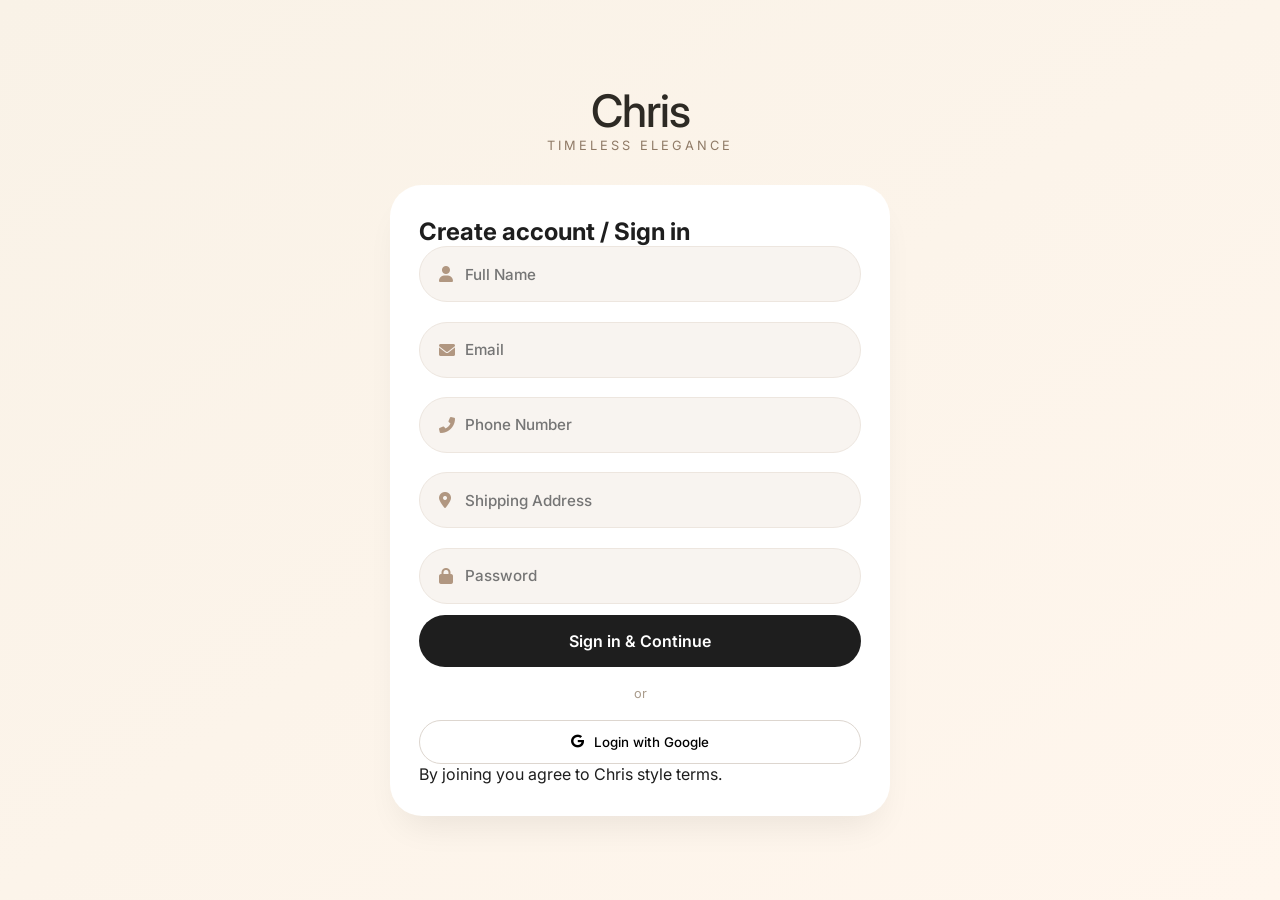
==== index.html @ f7ca8795 "Add files via upload" ====
<!DOCTYPE html>
<html lang="en">
<head>
  <meta charset="UTF-8">
  <meta name="viewport" content="width=device-width, initial-scale=1.0, viewport-fit=cover">
  <title>Chris | Login</title>
  <link rel="stylesheet" href="style.css">
  <link href="https://fonts.googleapis.com/css2?family=Inter:opsz,wght@14..32,300;14..32,400;14..32,500;14..32,600;14..32,700&display=swap" rel="stylesheet">
  <link rel="stylesheet" href="https://cdnjs.cloudflare.com/ajax/libs/font-awesome/6.0.0-beta3/css/all.min.css">
</head>
<body class="login-body">
  <div class="auth-container fade-in">
    <div class="brand-header">
      <h1 class="logo">Chris</h1>
      <p class="tagline">timeless elegance</p>
    </div>
    <div class="form-card">
      <h2>Create account / Sign in</h2>
      <form id="loginForm">
        <div class="input-group">
          <i class="fas fa-user"></i>
          <input type="text" id="fullName" placeholder="Full Name" required>
        </div>
        <div class="input-group">
          <i class="fas fa-envelope"></i>
          <input type="email" id="email" placeholder="Email" required>
        </div>
        <div class="input-group">
          <i class="fas fa-phone-alt"></i>
          <input type="tel" id="phone" placeholder="Phone Number" required>
        </div>
        <div class="input-group">
          <i class="fas fa-map-marker-alt"></i>
          <input type="text" id="address" placeholder="Shipping Address" required>
        </div>
        <div class="input-group">
          <i class="fas fa-lock"></i>
          <input type="password" id="password" placeholder="Password" required>
        </div>
        <div id="formError" class="error-msg"></div>
        <button type="submit" class="btn-primary btn-full">Sign in & Continue</button>
      </form>
      <div class="divider">or</div>
      <button id="googleMockBtn" class="btn-google"><i class="fab fa-google"></i> Login with Google</button>
      <p class="legal-note">By joining you agree to Chris style terms.</p>
    </div>
  </div>
  <script src="script.js"></script>
</body>
</html>
---- style.css ----
/* style.css - Modern minimal fashion (Chris) */
* {
  margin: 0;
  padding: 0;
  box-sizing: border-box;
  font-family: 'Inter', sans-serif;
}

body {
  background-color: #fefaf5;
  color: #1e1e1e;
  scroll-behavior: smooth;
}

/* login specific */
.login-body {
  background: linear-gradient(145deg, #f9f2e7 0%, #fff6ed 100%);
  min-height: 100vh;
  display: flex;
  align-items: center;
  justify-content: center;
  padding: 2rem;
}

.auth-container {
  max-width: 500px;
  width: 100%;
  margin: auto;
}

.brand-header {
  text-align: center;
  margin-bottom: 2rem;
}

.brand-header .logo {
  font-size: 2.8rem;
  font-weight: 500;
  letter-spacing: -1px;
  color: #2d2a24;
}

.tagline {
  font-size: 0.8rem;
  letter-spacing: 3px;
  color: #8f7a66;
  text-transform: uppercase;
}

.form-card {
  background: white;
  padding: 2rem 1.8rem;
  border-radius: 32px;
  box-shadow: 0 20px 35px -12px rgba(0,0,0,0.08);
  transition: 0.25s ease;
}

.input-group {
  display: flex;
  align-items: center;
  background: #f8f4f0;
  border-radius: 60px;
  margin-bottom: 1.2rem;
  padding: 0.2rem 1.2rem;
  border: 1px solid #ede6df;
  transition: 0.2s;
}

.input-group i {
  color: #b19781;
  font-size: 1rem;
  width: 28px;
}

.input-group input {
  background: transparent;
  border: none;
  padding: 0.9rem 0;
  width: 100%;
  font-size: 0.95rem;
  outline: none;
  font-weight: 500;
}

.btn-primary {
  background: #1e1e1e;
  color: white;
  border: none;
  padding: 1rem;
  border-radius: 40px;
  font-weight: 600;
  cursor: pointer;
  transition: 0.2s;
  font-size: 1rem;
}

.btn-primary:hover {
  background: #3a2e28;
  transform: scale(0.98);
}

.btn-full {
  width: 100%;
}

.divider {
  text-align: center;
  margin: 1.2rem 0;
  font-size: 0.8rem;
  color: #aa9c8c;
  position: relative;
}

.btn-google {
  background: white;
  border: 1px solid #ddd6cf;
  padding: 0.8rem;
  border-radius: 40px;
  width: 100%;
  font-weight: 500;
  cursor: pointer;
  display: flex;
  gap: 10px;
  justify-content: center;
  align-items: center;
  transition: 0.2s;
}

.btn-google:hover {
  background: #f2ede8;
}

.error-msg {
  color: #c75c3e;
  font-size: 0.75rem;
  margin: -0.5rem 0 1rem;
  text-align: center;
}

/* navbar */
.navbar {
  background: #ffffffdd;
  backdrop-filter: blur(12px);
  position: sticky;
  top: 0;
  z-index: 100;
  border-bottom: 1px solid #f0e3d8;
}

.nav-container {
  max-width: 1280px;
  margin: auto;
  display: flex;
  justify-content: space-between;
  align-items: center;
  padding: 1rem 2rem;
}

.logo {
  font-size: 1.8rem;
  font-weight: 600;
  letter-spacing: -0.5px;
}

.nav-links {
  display: flex;
  gap: 2.2rem;
  list-style: none;
}

.nav-links a {
  text-decoration: none;
  color: #2d2a24;
  font-weight: 500;
  transition: 0.2s;
}

.nav-links a:hover, .active {
  color: #b28b6f;
}

.menu-icon {
  display: none;
  font-size: 1.6rem;
  cursor: pointer;
}

/* hero */
.hero {
  background: linear-gradient(105deg, #f5ede4 0%, #faf3ec 100%), url('https://placehold.co/1600x500/eee9e4/white?text=Fashion+Editorial') no-repeat center/cover;
  min-height: 480px;
  display: flex;
  align-items: center;
  justify-content: center;
  text-align: center;
  background-blend-mode: overlay;
}

.hero-text h1 {
  font-size: 3rem;
  font-weight: 500;
  letter-spacing: -1px;
}

.hero-text p {
  margin: 1rem 0;
  color: #4a3f36;
}

.btn-outline-light {
  background: transparent;
  border: 1.5px solid #1e1e1e;
  padding: 0.8rem 2rem;
  border-radius: 40px;
  font-weight: 600;
  cursor: pointer;
  transition: 0.2s;
}

.btn-outline-light:hover {
  background: #1e1e1e;
  color: white;
}

/* products */
.products-section {
  max-width: 1280px;
  margin: 3rem auto;
  padding: 0 1.5rem;
}

.products-section h2 {
  font-size: 2rem;
  font-weight: 500;
  margin-bottom: 2rem;
  border-left: 4px solid #c6ad97;
  padding-left: 1rem;
}

.product-grid {
  display: grid;
  grid-template-columns: repeat(auto-fill, minmax(260px, 1fr));
  gap: 2rem;
}

.product-card {
  background: white;
  border-radius: 24px;
  overflow: hidden;
  transition: 0.3s cubic-bezier(0.2,0,0,1);
  box-shadow: 0 5px 12px rgba(0,0,0,0.02);
  border: 1px solid #f0e3da;
}

.product-card:hover {
  transform: translateY(-8px);
  box-shadow: 0 20px 30px -12px rgba(0,0,0,0.12);
}

.product-card img {
  width: 100%;
  height: 320px;
  object-fit: cover;
  background: #f3ede8;
}

.product-info {
  padding: 1.2rem;
}

.product-name {
  font-weight: 600;
  font-size: 1.1rem;
}

.product-price {
  color: #7f6857;
  margin: 0.5rem 0;
  font-weight: 500;
}

.btn-details {
  background: none;
  border: 1px solid #d9cec3;
  padding: 0.5rem 1rem;
  border-radius: 40px;
  cursor: pointer;
  font-weight: 500;
  transition: 0.2s;
  width: 100%;
  margin-top: 0.6rem;
}

.btn-details:hover {
  background: #1e1e1e;
  color: white;
  border-color: #1e1e1e;
}

/* product detail page */
.product-detail-container {
  max-width: 1200px;
  margin: 3rem auto;
  padding: 1rem;
  display: flex;
  flex-wrap: wrap;
  gap: 3rem;
}

.gallery {
  flex: 1;
}

.gallery img {
  width: 100%;
  border-radius: 28px;
  box-shadow: 0 12px 24px -12px rgba(0,0,0,0.1);
}

.detail-info {
  flex: 1;
}

.size-options {
  display: flex;
  gap: 0.7rem;
  margin: 1rem 0;
}

.size-btn {
  background: #f5ede7;
  padding: 0.6rem 1.2rem;
  border-radius: 40px;
  cursor: pointer;
}

.reviews {
  margin-top: 2rem;
  border-top: 1px solid #e2d5ca;
  padding-top: 1rem;
}

.review-item {
  background: #faf6f2;
  padding: 0.8rem;
  border-radius: 20px;
  margin: 0.6rem 0;
}

.btn-action {
  background: #1e1e1e;
  color: white;
  border: none;
  padding: 0.8rem 1.6rem;
  border-radius: 40px;
  margin-right: 1rem;
  margin-top: 1rem;
  cursor: pointer;
  font-weight: 500;
}

/* order page */
.order-summary-container {
  max-width: 700px;
  margin: 3rem auto;
  background: white;
  padding: 2rem;
  border-radius: 32px;
  box-shadow: 0 8px 28px rgba(0,0,0,0.05);
}

.user-details-card {
  background: #fef7f0;
  padding: 1.5rem;
  border-radius: 24px;
  margin: 1.5rem 0;
}

.btn-secondary {
  background: transparent;
  border: 1px solid #b19781;
  padding: 0.5rem 1rem;
  border-radius: 40px;
  margin-top: 0.5rem;
  cursor: pointer;
}

/* payment */
.payment-container {
  max-width: 550px;
  margin: 3rem auto;
  background: white;
  padding: 2rem;
  border-radius: 32px;
}

.payment-methods {
  display: flex;
  gap: 1rem;
  margin: 2rem 0;
  justify-content: center;
}

.method-card {
  background: #f4ede7;
  padding: 0.8rem 1.2rem;
  border-radius: 80px;
  cursor: pointer;
  transition: 0.1s;
  border: 1px solid transparent;
}

.method-card.active {
  border-color: #1e1e1e;
  background: #fff;
}

.payment-fields input {
  width: 100%;
  padding: 0.8rem;
  margin: 0.6rem 0;
  border-radius: 60px;
  border: 1px solid #e0cfc2;
  background: #fffcf9;
}

.success-message {
  margin-top: 1.2rem;
  text-align: center;
  font-weight: 600;
  color: #2b6e4c;
}

.fade-in {
  animation: fade 0.4s ease;
}

@keyframes fade {
  from { opacity: 0; transform: translateY(10px);}
  to { opacity: 1; transform: translateY(0);}
}

@media (max-width: 768px) {
  .nav-links {
    display: none;
    flex-direction: column;
    background: white;
    position: absolute;
    top: 70px;
    right: 0;
    width: 200px;
    padding: 1rem;
    border-radius: 20px;
    box-shadow: 0 12px 24px rgba(0,0,0,0.05);
  }
  .nav-links.active {
    display: flex;
  }
  .menu-icon {
    display: block;
  }
  .hero-text h1 {
    font-size: 2rem;
  }
  .product-detail-container {
    flex-direction: column;
  }
}
.footer {
  text-align: center;
  padding: 2rem;
  font-size: 0.8rem;
  color: #aa9a88;
}
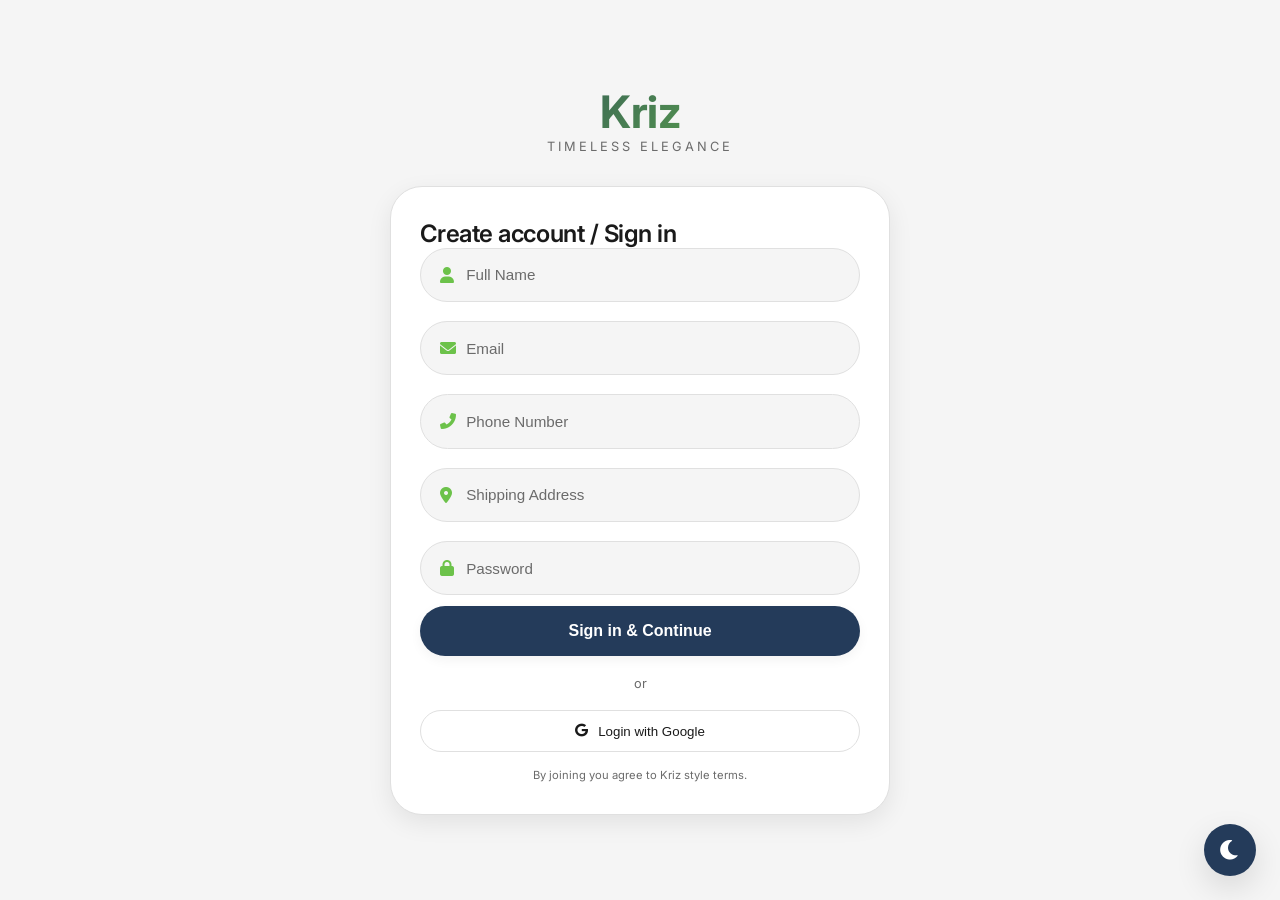
==== commit 6d34143e: "Update index.html" ====
--- a/index.html
+++ b/index.html
@@ -11,7 +11,7 @@
 <body class="login-body">
   <div class="auth-container fade-in">
     <div class="brand-header">
-      <h1 class="logo">Chris</h1>
+      <h1 class="logo">Kriz</h1>
       <p class="tagline">timeless elegance</p>
     </div>
     <div class="form-card">
@@ -42,9 +42,9 @@
       </form>
       <div class="divider">or</div>
       <button id="googleMockBtn" class="btn-google"><i class="fab fa-google"></i> Login with Google</button>
-      <p class="legal-note">By joining you agree to Chris style terms.</p>
+      <p class="legal-note">By joining you agree to Kriz style terms.</p>
     </div>
   </div>
   <script src="script.js"></script>
 </body>
-</html>+</html>
--- a/style.css
+++ b/style.css
@@ -1,150 +1,116 @@
-/* style.css - Modern minimal fashion (Chris) */
+/* style.css - Modern theme system with Light/Dark mode */
+/* ===== CSS VARIABLES (Light Theme Default) ===== */
+:root {
+  /* Light Theme Variables */
+  --bg-primary: #F5F5F5;
+  --bg-secondary: #FFFFFF;
+  --bg-card: #FFFFFF;
+  --bg-navbar: rgba(255, 255, 255, 0.95);
+  --text-primary: #1A1A1A;
+  --text-secondary: #4A4A4A;
+  --text-muted: #6B6B6B;
+  --primary: #243B5A;
+  --primary-dark: #1a2d46;
+  --accent: #6CC24A;
+  --accent-dark: #5aa83d;
+  --border-light: #E0E0E0;
+  --shadow-sm: 0 4px 12px rgba(0, 0, 0, 0.05);
+  --shadow-md: 0 8px 24px rgba(0, 0, 0, 0.08);
+  --shadow-lg: 0 12px 32px rgba(0, 0, 0, 0.12);
+  --transition: all 0.3s cubic-bezier(0.4, 0, 0.2, 1);
+}
+
+/* Dark Theme Override */
+[data-theme="dark"] {
+  --bg-primary: #121212;
+  --bg-secondary: #1E1E1E;
+  --bg-card: #1E1E1E;
+  --bg-navbar: rgba(18, 18, 18, 0.95);
+  --text-primary: #FFFFFF;
+  --text-secondary: #CCCCCC;
+  --text-muted: #999999;
+  --primary: #243B5A;
+  --primary-dark: #2a4a6e;
+  --accent: #6CC24A;
+  --accent-dark: #7ed45a;
+  --border-light: #333333;
+  --shadow-sm: 0 4px 12px rgba(0, 0, 0, 0.2);
+  --shadow-md: 0 8px 24px rgba(0, 0, 0, 0.25);
+  --shadow-lg: 0 12px 32px rgba(0, 0, 0, 0.3);
+}
+
+/* ===== GLOBAL STYLES ===== */
 * {
   margin: 0;
   padding: 0;
   box-sizing: border-box;
+}
+
+body {
   font-family: 'Inter', sans-serif;
-}
-
-body {
-  background-color: #fefaf5;
-  color: #1e1e1e;
+  background-color: var(--bg-primary);
+  color: var(--text-primary);
+  transition: var(--transition);
   scroll-behavior: smooth;
 }
 
-/* login specific */
-.login-body {
-  background: linear-gradient(145deg, #f9f2e7 0%, #fff6ed 100%);
-  min-height: 100vh;
+/* Theme transition for all elements */
+*,
+*::before,
+*::after {
+  transition: background-color 0.3s ease, color 0.2s ease, border-color 0.2s ease, box-shadow 0.2s ease;
+}
+
+/* ===== TYPOGRAPHY ===== */
+h1, h2, h3, h4, h5, h6 {
+  font-weight: 600;
+  letter-spacing: -0.02em;
+}
+
+/* ===== THEME TOGGLE BUTTON ===== */
+.theme-toggle {
+  position: fixed;
+  bottom: 24px;
+  right: 24px;
+  z-index: 1000;
+  background: var(--primary);
+  color: white;
+  border: none;
+  width: 52px;
+  height: 52px;
+  border-radius: 50%;
+  cursor: pointer;
   display: flex;
   align-items: center;
   justify-content: center;
-  padding: 2rem;
-}
-
-.auth-container {
-  max-width: 500px;
-  width: 100%;
-  margin: auto;
-}
-
-.brand-header {
-  text-align: center;
-  margin-bottom: 2rem;
-}
-
-.brand-header .logo {
-  font-size: 2.8rem;
-  font-weight: 500;
-  letter-spacing: -1px;
-  color: #2d2a24;
-}
-
-.tagline {
-  font-size: 0.8rem;
-  letter-spacing: 3px;
-  color: #8f7a66;
-  text-transform: uppercase;
-}
-
-.form-card {
-  background: white;
-  padding: 2rem 1.8rem;
-  border-radius: 32px;
-  box-shadow: 0 20px 35px -12px rgba(0,0,0,0.08);
-  transition: 0.25s ease;
-}
-
-.input-group {
-  display: flex;
-  align-items: center;
-  background: #f8f4f0;
-  border-radius: 60px;
-  margin-bottom: 1.2rem;
-  padding: 0.2rem 1.2rem;
-  border: 1px solid #ede6df;
-  transition: 0.2s;
-}
-
-.input-group i {
-  color: #b19781;
-  font-size: 1rem;
-  width: 28px;
-}
-
-.input-group input {
-  background: transparent;
-  border: none;
-  padding: 0.9rem 0;
-  width: 100%;
-  font-size: 0.95rem;
-  outline: none;
-  font-weight: 500;
-}
-
-.btn-primary {
-  background: #1e1e1e;
-  color: white;
-  border: none;
-  padding: 1rem;
-  border-radius: 40px;
-  font-weight: 600;
-  cursor: pointer;
-  transition: 0.2s;
-  font-size: 1rem;
-}
-
-.btn-primary:hover {
-  background: #3a2e28;
-  transform: scale(0.98);
-}
-
-.btn-full {
-  width: 100%;
-}
-
-.divider {
-  text-align: center;
-  margin: 1.2rem 0;
-  font-size: 0.8rem;
-  color: #aa9c8c;
-  position: relative;
-}
-
-.btn-google {
-  background: white;
-  border: 1px solid #ddd6cf;
-  padding: 0.8rem;
-  border-radius: 40px;
-  width: 100%;
-  font-weight: 500;
-  cursor: pointer;
-  display: flex;
-  gap: 10px;
-  justify-content: center;
-  align-items: center;
-  transition: 0.2s;
-}
-
-.btn-google:hover {
-  background: #f2ede8;
-}
-
-.error-msg {
-  color: #c75c3e;
-  font-size: 0.75rem;
-  margin: -0.5rem 0 1rem;
-  text-align: center;
-}
-
-/* navbar */
+  font-size: 1.4rem;
+  box-shadow: var(--shadow-lg);
+  transition: var(--transition);
+  backdrop-filter: blur(4px);
+}
+
+.theme-toggle:hover {
+  transform: scale(1.08);
+  background: var(--accent);
+}
+
+.theme-toggle i {
+  transition: transform 0.3s ease;
+}
+
+.theme-toggle:hover i {
+  transform: rotate(15deg);
+}
+
+/* ===== NAVBAR ===== */
 .navbar {
-  background: #ffffffdd;
+  background: var(--bg-navbar);
   backdrop-filter: blur(12px);
   position: sticky;
   top: 0;
   z-index: 100;
-  border-bottom: 1px solid #f0e3d8;
+  border-bottom: 1px solid var(--border-light);
+  transition: var(--transition);
 }
 
 .nav-container {
@@ -158,8 +124,13 @@
 
 .logo {
   font-size: 1.8rem;
-  font-weight: 600;
+  font-weight: 700;
   letter-spacing: -0.5px;
+  background: linear-gradient(135deg, var(--primary) 0%, var(--accent) 100%);
+  background-clip: text;
+  -webkit-background-clip: text;
+  -webkit-text-fill-color: transparent;
+  transition: var(--transition);
 }
 
 .nav-links {
@@ -170,185 +141,119 @@
 
 .nav-links a {
   text-decoration: none;
-  color: #2d2a24;
+  color: var(--text-primary);
   font-weight: 500;
-  transition: 0.2s;
-}
-
-.nav-links a:hover, .active {
-  color: #b28b6f;
+  transition: var(--transition);
+  position: relative;
+}
+
+.nav-links a::after {
+  content: '';
+  position: absolute;
+  bottom: -6px;
+  left: 0;
+  width: 0;
+  height: 2px;
+  background: var(--accent);
+  transition: width 0.3s ease;
+}
+
+.nav-links a:hover::after,
+.nav-links a.active::after {
+  width: 100%;
+}
+
+.nav-links a:hover {
+  color: var(--accent);
 }
 
 .menu-icon {
   display: none;
   font-size: 1.6rem;
   cursor: pointer;
-}
-
-/* hero */
-.hero {
-  background: linear-gradient(105deg, #f5ede4 0%, #faf3ec 100%), url('https://placehold.co/1600x500/eee9e4/white?text=Fashion+Editorial') no-repeat center/cover;
-  min-height: 480px;
-  display: flex;
-  align-items: center;
-  justify-content: center;
-  text-align: center;
-  background-blend-mode: overlay;
-}
-
-.hero-text h1 {
-  font-size: 3rem;
-  font-weight: 500;
-  letter-spacing: -1px;
-}
-
-.hero-text p {
-  margin: 1rem 0;
-  color: #4a3f36;
+  color: var(--text-primary);
+}
+
+/* ===== BUTTONS ===== */
+.btn-primary {
+  background: var(--primary);
+  color: white;
+  border: none;
+  padding: 1rem 2rem;
+  border-radius: 40px;
+  font-weight: 600;
+  cursor: pointer;
+  transition: var(--transition);
+  font-size: 1rem;
+  box-shadow: var(--shadow-sm);
+}
+
+.btn-primary:hover {
+  background: var(--accent);
+  transform: translateY(-2px);
+  box-shadow: var(--shadow-md);
+}
+
+.btn-primary:active {
+  transform: translateY(0);
 }
 
 .btn-outline-light {
   background: transparent;
-  border: 1.5px solid #1e1e1e;
+  border: 2px solid var(--primary);
+  color: var(--primary);
   padding: 0.8rem 2rem;
   border-radius: 40px;
   font-weight: 600;
   cursor: pointer;
-  transition: 0.2s;
+  transition: var(--transition);
 }
 
 .btn-outline-light:hover {
-  background: #1e1e1e;
-  color: white;
-}
-
-/* products */
-.products-section {
-  max-width: 1280px;
-  margin: 3rem auto;
-  padding: 0 1.5rem;
-}
-
-.products-section h2 {
-  font-size: 2rem;
+  background: var(--primary);
+  color: white;
+  border-color: var(--primary);
+  transform: translateY(-2px);
+}
+
+.btn-secondary {
+  background: transparent;
+  border: 1.5px solid var(--primary);
+  color: var(--primary);
+  padding: 0.5rem 1.2rem;
+  border-radius: 40px;
+  cursor: pointer;
+  transition: var(--transition);
   font-weight: 500;
-  margin-bottom: 2rem;
-  border-left: 4px solid #c6ad97;
-  padding-left: 1rem;
-}
-
-.product-grid {
-  display: grid;
-  grid-template-columns: repeat(auto-fill, minmax(260px, 1fr));
-  gap: 2rem;
-}
-
-.product-card {
-  background: white;
-  border-radius: 24px;
-  overflow: hidden;
-  transition: 0.3s cubic-bezier(0.2,0,0,1);
-  box-shadow: 0 5px 12px rgba(0,0,0,0.02);
-  border: 1px solid #f0e3da;
-}
-
-.product-card:hover {
-  transform: translateY(-8px);
-  box-shadow: 0 20px 30px -12px rgba(0,0,0,0.12);
-}
-
-.product-card img {
-  width: 100%;
-  height: 320px;
-  object-fit: cover;
-  background: #f3ede8;
-}
-
-.product-info {
-  padding: 1.2rem;
-}
-
-.product-name {
-  font-weight: 600;
-  font-size: 1.1rem;
-}
-
-.product-price {
-  color: #7f6857;
-  margin: 0.5rem 0;
+}
+
+.btn-secondary:hover {
+  background: var(--primary);
+  color: white;
+}
+
+.btn-details {
+  background: transparent;
+  border: 1.5px solid var(--border-light);
+  color: var(--text-primary);
+  padding: 0.6rem 1rem;
+  border-radius: 40px;
+  cursor: pointer;
   font-weight: 500;
-}
-
-.btn-details {
-  background: none;
-  border: 1px solid #d9cec3;
-  padding: 0.5rem 1rem;
-  border-radius: 40px;
-  cursor: pointer;
-  font-weight: 500;
-  transition: 0.2s;
+  transition: var(--transition);
   width: 100%;
   margin-top: 0.6rem;
 }
 
 .btn-details:hover {
-  background: #1e1e1e;
-  color: white;
-  border-color: #1e1e1e;
-}
-
-/* product detail page */
-.product-detail-container {
-  max-width: 1200px;
-  margin: 3rem auto;
-  padding: 1rem;
-  display: flex;
-  flex-wrap: wrap;
-  gap: 3rem;
-}
-
-.gallery {
-  flex: 1;
-}
-
-.gallery img {
-  width: 100%;
-  border-radius: 28px;
-  box-shadow: 0 12px 24px -12px rgba(0,0,0,0.1);
-}
-
-.detail-info {
-  flex: 1;
-}
-
-.size-options {
-  display: flex;
-  gap: 0.7rem;
-  margin: 1rem 0;
-}
-
-.size-btn {
-  background: #f5ede7;
-  padding: 0.6rem 1.2rem;
-  border-radius: 40px;
-  cursor: pointer;
-}
-
-.reviews {
-  margin-top: 2rem;
-  border-top: 1px solid #e2d5ca;
-  padding-top: 1rem;
-}
-
-.review-item {
-  background: #faf6f2;
-  padding: 0.8rem;
-  border-radius: 20px;
-  margin: 0.6rem 0;
+  background: var(--primary);
+  color: white;
+  border-color: var(--primary);
+  transform: translateY(-2px);
 }
 
 .btn-action {
-  background: #1e1e1e;
+  background: var(--primary);
   color: white;
   border: none;
   padding: 0.8rem 1.6rem;
@@ -357,41 +262,365 @@
   margin-top: 1rem;
   cursor: pointer;
   font-weight: 500;
-}
-
-/* order page */
+  transition: var(--transition);
+}
+
+.btn-action:hover {
+  background: var(--accent);
+  transform: translateY(-2px);
+}
+
+.btn-full {
+  width: 100%;
+}
+
+.btn-google {
+  background: var(--bg-secondary);
+  border: 1px solid var(--border-light);
+  color: var(--text-primary);
+  padding: 0.8rem;
+  border-radius: 40px;
+  width: 100%;
+  font-weight: 500;
+  cursor: pointer;
+  display: flex;
+  gap: 10px;
+  justify-content: center;
+  align-items: center;
+  transition: var(--transition);
+}
+
+.btn-google:hover {
+  background: var(--accent);
+  color: white;
+  border-color: var(--accent);
+}
+
+.btn-small {
+  background: var(--primary);
+  color: white;
+  border: none;
+  padding: 0.5rem 1rem;
+  border-radius: 40px;
+  cursor: pointer;
+  transition: var(--transition);
+}
+
+.btn-small:hover {
+  background: var(--accent);
+}
+
+/* ===== HERO SECTION ===== */
+.hero {
+  background: linear-gradient(135deg, var(--bg-primary) 0%, var(--bg-secondary) 100%);
+  min-height: 500px;
+  display: flex;
+  align-items: center;
+  justify-content: center;
+  text-align: center;
+  position: relative;
+  overflow: hidden;
+}
+
+.hero::before {
+  content: '';
+  position: absolute;
+  top: -50%;
+  right: -20%;
+  width: 80%;
+  height: 200%;
+  background: radial-gradient(circle, var(--accent) 0%, transparent 70%);
+  opacity: 0.08;
+  pointer-events: none;
+}
+
+.hero-text h1 {
+  font-size: 3.5rem;
+  font-weight: 600;
+  letter-spacing: -1px;
+  margin-bottom: 1rem;
+  background: linear-gradient(135deg, var(--primary) 0%, var(--accent) 100%);
+  background-clip: text;
+  -webkit-background-clip: text;
+  -webkit-text-fill-color: transparent;
+}
+
+.hero-text p {
+  font-size: 1.1rem;
+  color: var(--text-secondary);
+  margin-bottom: 2rem;
+}
+
+/* ===== PRODUCT SECTION ===== */
+.products-section {
+  max-width: 1280px;
+  margin: 4rem auto;
+  padding: 0 1.5rem;
+}
+
+.products-section h2 {
+  font-size: 2rem;
+  font-weight: 600;
+  margin-bottom: 2rem;
+  border-left: 4px solid var(--accent);
+  padding-left: 1rem;
+  color: var(--text-primary);
+}
+
+.product-grid {
+  display: grid;
+  grid-template-columns: repeat(auto-fill, minmax(280px, 1fr));
+  gap: 2rem;
+}
+
+/* ===== PRODUCT CARDS ===== */
+.product-card {
+  background: var(--bg-card);
+  border-radius: 24px;
+  overflow: hidden;
+  transition: var(--transition);
+  box-shadow: var(--shadow-sm);
+  border: 1px solid var(--border-light);
+}
+
+.product-card:hover {
+  transform: translateY(-8px);
+  box-shadow: var(--shadow-lg);
+}
+
+.product-card img {
+  width: 100%;
+  height: 340px;
+  object-fit: cover;
+  transition: transform 0.5s ease;
+}
+
+.product-card:hover img {
+  transform: scale(1.03);
+}
+
+.product-info {
+  padding: 1.2rem;
+}
+
+.product-name {
+  font-weight: 600;
+  font-size: 1.1rem;
+  color: var(--text-primary);
+}
+
+.product-price {
+  color: var(--accent);
+  margin: 0.5rem 0;
+  font-weight: 600;
+  font-size: 1.1rem;
+}
+
+/* ===== FORMS & INPUTS ===== */
+.form-card {
+  background: var(--bg-card);
+  padding: 2rem 1.8rem;
+  border-radius: 32px;
+  box-shadow: var(--shadow-md);
+  transition: var(--transition);
+  border: 1px solid var(--border-light);
+}
+
+.input-group {
+  display: flex;
+  align-items: center;
+  background: var(--bg-primary);
+  border-radius: 60px;
+  margin-bottom: 1.2rem;
+  padding: 0.2rem 1.2rem;
+  border: 1px solid var(--border-light);
+  transition: var(--transition);
+}
+
+.input-group:focus-within {
+  border-color: var(--accent);
+  box-shadow: 0 0 0 3px rgba(108, 194, 74, 0.1);
+}
+
+.input-group i {
+  color: var(--accent);
+  font-size: 1rem;
+  width: 28px;
+}
+
+.input-group input {
+  background: transparent;
+  border: none;
+  padding: 0.9rem 0;
+  width: 100%;
+  font-size: 0.95rem;
+  outline: none;
+  color: var(--text-primary);
+}
+
+.input-group input::placeholder {
+  color: var(--text-muted);
+}
+
+/* ===== AUTH CONTAINER ===== */
+.auth-container {
+  max-width: 500px;
+  width: 100%;
+  margin: auto;
+}
+
+.login-body {
+  min-height: 100vh;
+  display: flex;
+  align-items: center;
+  justify-content: center;
+  padding: 2rem;
+  background: var(--bg-primary);
+}
+
+.brand-header {
+  text-align: center;
+  margin-bottom: 2rem;
+}
+
+.brand-header .logo {
+  font-size: 2.8rem;
+  background: linear-gradient(135deg, var(--primary) 0%, var(--accent) 100%);
+  background-clip: text;
+  -webkit-background-clip: text;
+  -webkit-text-fill-color: transparent;
+}
+
+.tagline {
+  font-size: 0.8rem;
+  letter-spacing: 3px;
+  color: var(--text-muted);
+  text-transform: uppercase;
+}
+
+.divider {
+  text-align: center;
+  margin: 1.2rem 0;
+  font-size: 0.8rem;
+  color: var(--text-muted);
+  position: relative;
+}
+
+.error-msg {
+  color: #e74c3c;
+  font-size: 0.75rem;
+  margin: -0.5rem 0 1rem;
+  text-align: center;
+}
+
+.legal-note {
+  text-align: center;
+  font-size: 0.7rem;
+  color: var(--text-muted);
+  margin-top: 1rem;
+}
+
+/* ===== PRODUCT DETAIL PAGE ===== */
+.product-detail-container {
+  max-width: 1200px;
+  margin: 3rem auto;
+  padding: 1rem;
+  display: flex;
+  flex-wrap: wrap;
+  gap: 3rem;
+}
+
+.gallery {
+  flex: 1;
+}
+
+.gallery img {
+  width: 100%;
+  border-radius: 28px;
+  box-shadow: var(--shadow-md);
+  transition: var(--transition);
+}
+
+.detail-info {
+  flex: 1;
+}
+
+.size-options {
+  display: flex;
+  gap: 0.7rem;
+  margin: 1rem 0;
+}
+
+.size-btn {
+  background: var(--bg-primary);
+  padding: 0.6rem 1.2rem;
+  border-radius: 40px;
+  cursor: pointer;
+  transition: var(--transition);
+  color: var(--text-primary);
+  border: 1px solid var(--border-light);
+}
+
+.size-btn:hover {
+  background: var(--accent);
+  color: white;
+}
+
+.reviews {
+  margin-top: 2rem;
+  border-top: 1px solid var(--border-light);
+  padding-top: 1rem;
+}
+
+.review-item {
+  background: var(--bg-primary);
+  padding: 0.8rem;
+  border-radius: 20px;
+  margin: 0.6rem 0;
+  color: var(--text-secondary);
+}
+
+/* ===== ORDER PAGE ===== */
 .order-summary-container {
   max-width: 700px;
   margin: 3rem auto;
-  background: white;
+  background: var(--bg-card);
   padding: 2rem;
   border-radius: 32px;
-  box-shadow: 0 8px 28px rgba(0,0,0,0.05);
+  box-shadow: var(--shadow-md);
+  border: 1px solid var(--border-light);
+}
+
+.order-product-card {
+  margin-bottom: 1.5rem;
+}
+
+.order-item {
+  display: flex;
+  gap: 1rem;
+  align-items: center;
+  padding: 1rem;
+  background: var(--bg-primary);
+  border-radius: 20px;
 }
 
 .user-details-card {
-  background: #fef7f0;
+  background: var(--bg-primary);
   padding: 1.5rem;
   border-radius: 24px;
   margin: 1.5rem 0;
-}
-
-.btn-secondary {
-  background: transparent;
-  border: 1px solid #b19781;
-  padding: 0.5rem 1rem;
-  border-radius: 40px;
-  margin-top: 0.5rem;
-  cursor: pointer;
-}
-
-/* payment */
+  border: 1px solid var(--border-light);
+}
+
+/* ===== PAYMENT PAGE ===== */
 .payment-container {
   max-width: 550px;
   margin: 3rem auto;
-  background: white;
+  background: var(--bg-card);
   padding: 2rem;
   border-radius: 32px;
+  box-shadow: var(--shadow-md);
+  border: 1px solid var(--border-light);
 }
 
 .payment-methods {
@@ -399,76 +628,149 @@
   gap: 1rem;
   margin: 2rem 0;
   justify-content: center;
+  flex-wrap: wrap;
 }
 
 .method-card {
-  background: #f4ede7;
+  background: var(--bg-primary);
   padding: 0.8rem 1.2rem;
   border-radius: 80px;
   cursor: pointer;
-  transition: 0.1s;
-  border: 1px solid transparent;
+  transition: var(--transition);
+  border: 2px solid transparent;
+  color: var(--text-primary);
+}
+
+.method-card:hover {
+  transform: translateY(-2px);
+  background: var(--accent);
+  color: white;
 }
 
 .method-card.active {
-  border-color: #1e1e1e;
-  background: #fff;
+  border-color: var(--accent);
+  background: var(--accent);
+  color: white;
 }
 
 .payment-fields input {
   width: 100%;
-  padding: 0.8rem;
+  padding: 0.8rem 1.2rem;
   margin: 0.6rem 0;
   border-radius: 60px;
-  border: 1px solid #e0cfc2;
-  background: #fffcf9;
+  border: 1px solid var(--border-light);
+  background: var(--bg-primary);
+  color: var(--text-primary);
+  transition: var(--transition);
+}
+
+.payment-fields input:focus {
+  outline: none;
+  border-color: var(--accent);
+  box-shadow: 0 0 0 3px rgba(108, 194, 74, 0.1);
 }
 
 .success-message {
   margin-top: 1.2rem;
   text-align: center;
   font-weight: 600;
-  color: #2b6e4c;
-}
-
+  color: var(--accent);
+  padding: 1rem;
+  background: rgba(108, 194, 74, 0.1);
+  border-radius: 60px;
+}
+
+/* ===== FOOTER ===== */
+.footer {
+  text-align: center;
+  padding: 2rem;
+  font-size: 0.8rem;
+  color: var(--text-muted);
+  border-top: 1px solid var(--border-light);
+  margin-top: 2rem;
+}
+
+/* ===== ANIMATIONS ===== */
 .fade-in {
-  animation: fade 0.4s ease;
-}
-
-@keyframes fade {
-  from { opacity: 0; transform: translateY(10px);}
-  to { opacity: 1; transform: translateY(0);}
-}
-
+  animation: fadeIn 0.5s ease;
+}
+
+@keyframes fadeIn {
+  from {
+    opacity: 0;
+    transform: translateY(20px);
+  }
+  to {
+    opacity: 1;
+    transform: translateY(0);
+  }
+}
+
+/* ===== RESPONSIVE DESIGN ===== */
 @media (max-width: 768px) {
   .nav-links {
     display: none;
     flex-direction: column;
-    background: white;
+    background: var(--bg-navbar);
+    backdrop-filter: blur(12px);
     position: absolute;
     top: 70px;
     right: 0;
-    width: 200px;
-    padding: 1rem;
+    width: 220px;
+    padding: 1.2rem;
     border-radius: 20px;
-    box-shadow: 0 12px 24px rgba(0,0,0,0.05);
-  }
+    box-shadow: var(--shadow-lg);
+    border: 1px solid var(--border-light);
+  }
+  
   .nav-links.active {
     display: flex;
   }
+  
   .menu-icon {
     display: block;
   }
+  
   .hero-text h1 {
-    font-size: 2rem;
-  }
+    font-size: 2.2rem;
+  }
+  
   .product-detail-container {
     flex-direction: column;
   }
-}
-.footer {
-  text-align: center;
-  padding: 2rem;
-  font-size: 0.8rem;
-  color: #aa9a88;
-}+  
+  .theme-toggle {
+    bottom: 20px;
+    right: 20px;
+    width: 48px;
+    height: 48px;
+    font-size: 1.2rem;
+  }
+  
+  .product-grid {
+    gap: 1.2rem;
+  }
+}
+
+@media (max-width: 480px) {
+  .nav-container {
+    padding: 0.8rem 1.2rem;
+  }
+  
+  .hero-text h1 {
+    font-size: 1.8rem;
+  }
+  
+  .products-section h2 {
+    font-size: 1.5rem;
+  }
+  
+  .payment-methods {
+    gap: 0.6rem;
+  }
+  
+  .method-card {
+    padding: 0.6rem 1rem;
+    font-size: 0.85rem;
+  }
+}
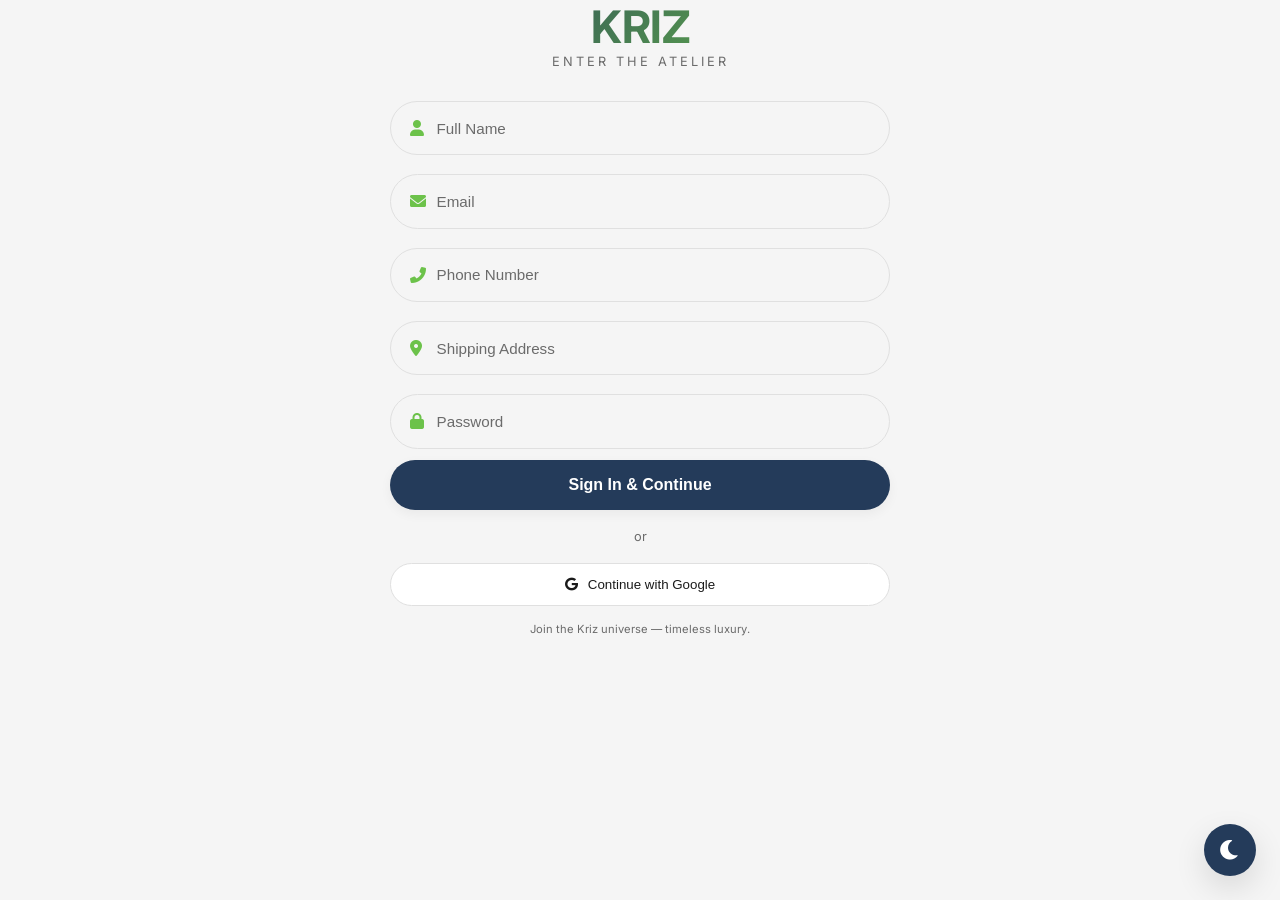
==== commit 073e01c6: "Update index.html" ====
--- a/index.html
+++ b/index.html
@@ -3,19 +3,21 @@
 <head>
   <meta charset="UTF-8">
   <meta name="viewport" content="width=device-width, initial-scale=1.0, viewport-fit=cover">
-  <title>Chris | Login</title>
-  <link rel="stylesheet" href="style.css">
+  <title>Kriz | Login</title>
+  <link rel="preconnect" href="https://fonts.googleapis.com">
+  <link rel="preconnect" href="https://fonts.gstatic.com" crossorigin>
   <link href="https://fonts.googleapis.com/css2?family=Inter:opsz,wght@14..32,300;14..32,400;14..32,500;14..32,600;14..32,700&display=swap" rel="stylesheet">
   <link rel="stylesheet" href="https://cdnjs.cloudflare.com/ajax/libs/font-awesome/6.0.0-beta3/css/all.min.css">
+  <link rel="stylesheet" href="style.css">
 </head>
-<body class="login-body">
+<body class="login-page">
+  <div class="auth-overlay"></div>
   <div class="auth-container fade-in">
-    <div class="brand-header">
-      <h1 class="logo">Kriz</h1>
-      <p class="tagline">timeless elegance</p>
-    </div>
-    <div class="form-card">
-      <h2>Create account / Sign in</h2>
+    <div class="glass-card auth-card">
+      <div class="brand-header">
+        <h1 class="logo">KRIZ</h1>
+        <p class="tagline">enter the atelier</p>
+      </div>
       <form id="loginForm">
         <div class="input-group">
           <i class="fas fa-user"></i>
@@ -38,11 +40,11 @@
           <input type="password" id="password" placeholder="Password" required>
         </div>
         <div id="formError" class="error-msg"></div>
-        <button type="submit" class="btn-primary btn-full">Sign in & Continue</button>
+        <button type="submit" class="btn-primary btn-full">Sign In & Continue</button>
       </form>
       <div class="divider">or</div>
-      <button id="googleMockBtn" class="btn-google"><i class="fab fa-google"></i> Login with Google</button>
-      <p class="legal-note">By joining you agree to Kriz style terms.</p>
+      <button id="googleMockBtn" class="btn-google"><i class="fab fa-google"></i> Continue with Google</button>
+      <p class="legal-note">Join the Kriz universe — timeless luxury.</p>
     </div>
   </div>
   <script src="script.js"></script>
